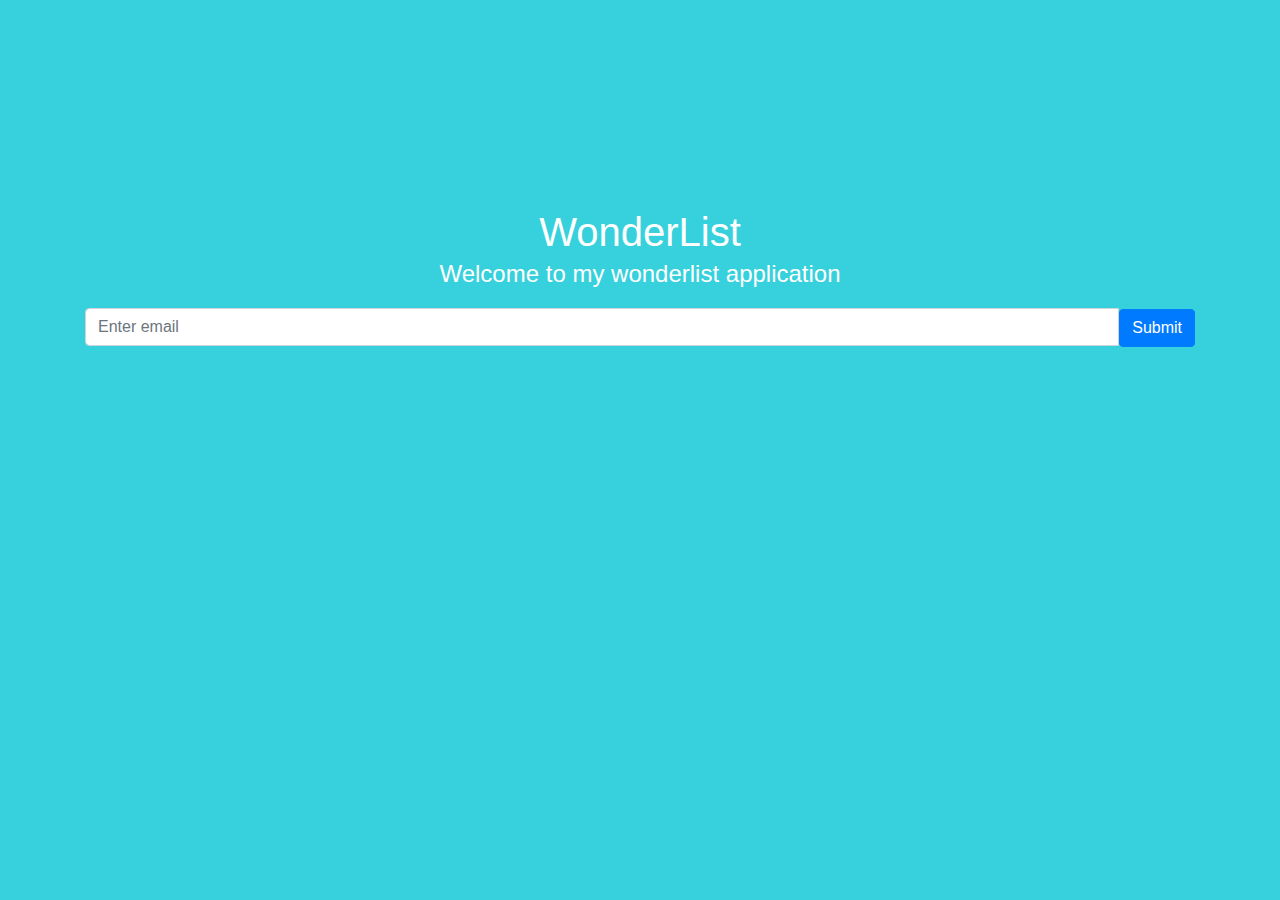
==== index1.html @ 19d0ac36 "attempting lists" ====
<!DOCTYPE html>
<html lang="en">
    <head>
        <meta charset="UTF-8" />
    <meta name="viewport" content="width=device-width, initial-scale=1.0" />
    <meta http-equiv="X-UA-Compatible" content="ie=edge" />
    <title>Wonderlist App</title>
    <link href="https://fonts.googleapis.com/css?family=Open+Sans+Condensed:300&display=swap" rel="stylesheet"/>
    <!-- <link rel="stylesheet" href="https://cdnjs.cloudflare.com/ajax/libs/font-awesome/4.7.0/css/font-awesome.min.css"> -->
    <link rel="stylesheet" href="https://stackpath.bootstrapcdn.com/bootstrap/4.3.1/css/bootstrap.min.css" integrity="sha384-ggOyR0iXCbMQv3Xipma34MD+dH/1fQ784/j6cY/iJTQUOhcWr7x9JvoRxT2MZw1T" crossorigin="anonymous">
    <link rel="stylesheet" href="css/style.css" />
    </head>

    <body>
        <div class="container">
            <h1 class ="text-center display -1">WonderList</h1>
            <p class ="header text-center">Welcome to my wonderlist application</p>
            <div class="row">
                <form class="col -8 mx-auto">
                    <div class ="input-group">
                        <input type="email" class="form-control" id="exampleInputEmail" aria-describedby="emailHelp"
                        placeholder="Enter email"><spam><button type="submit" class="btn btn-primary">Submit</button></spam>
                    </div>
                </form>
            </div>
        </div>
    </body>
</html>
---- css/style.css ----
body{
    background-color:#36D1DC;
    color:white;
    font-size: 1.5rem;
    margin: 0 auto;
}
h1 {
    margin-top: 13rem;
    margin-bottom: 0px;
    
}
.lead {
    font-size: 2rem;
}
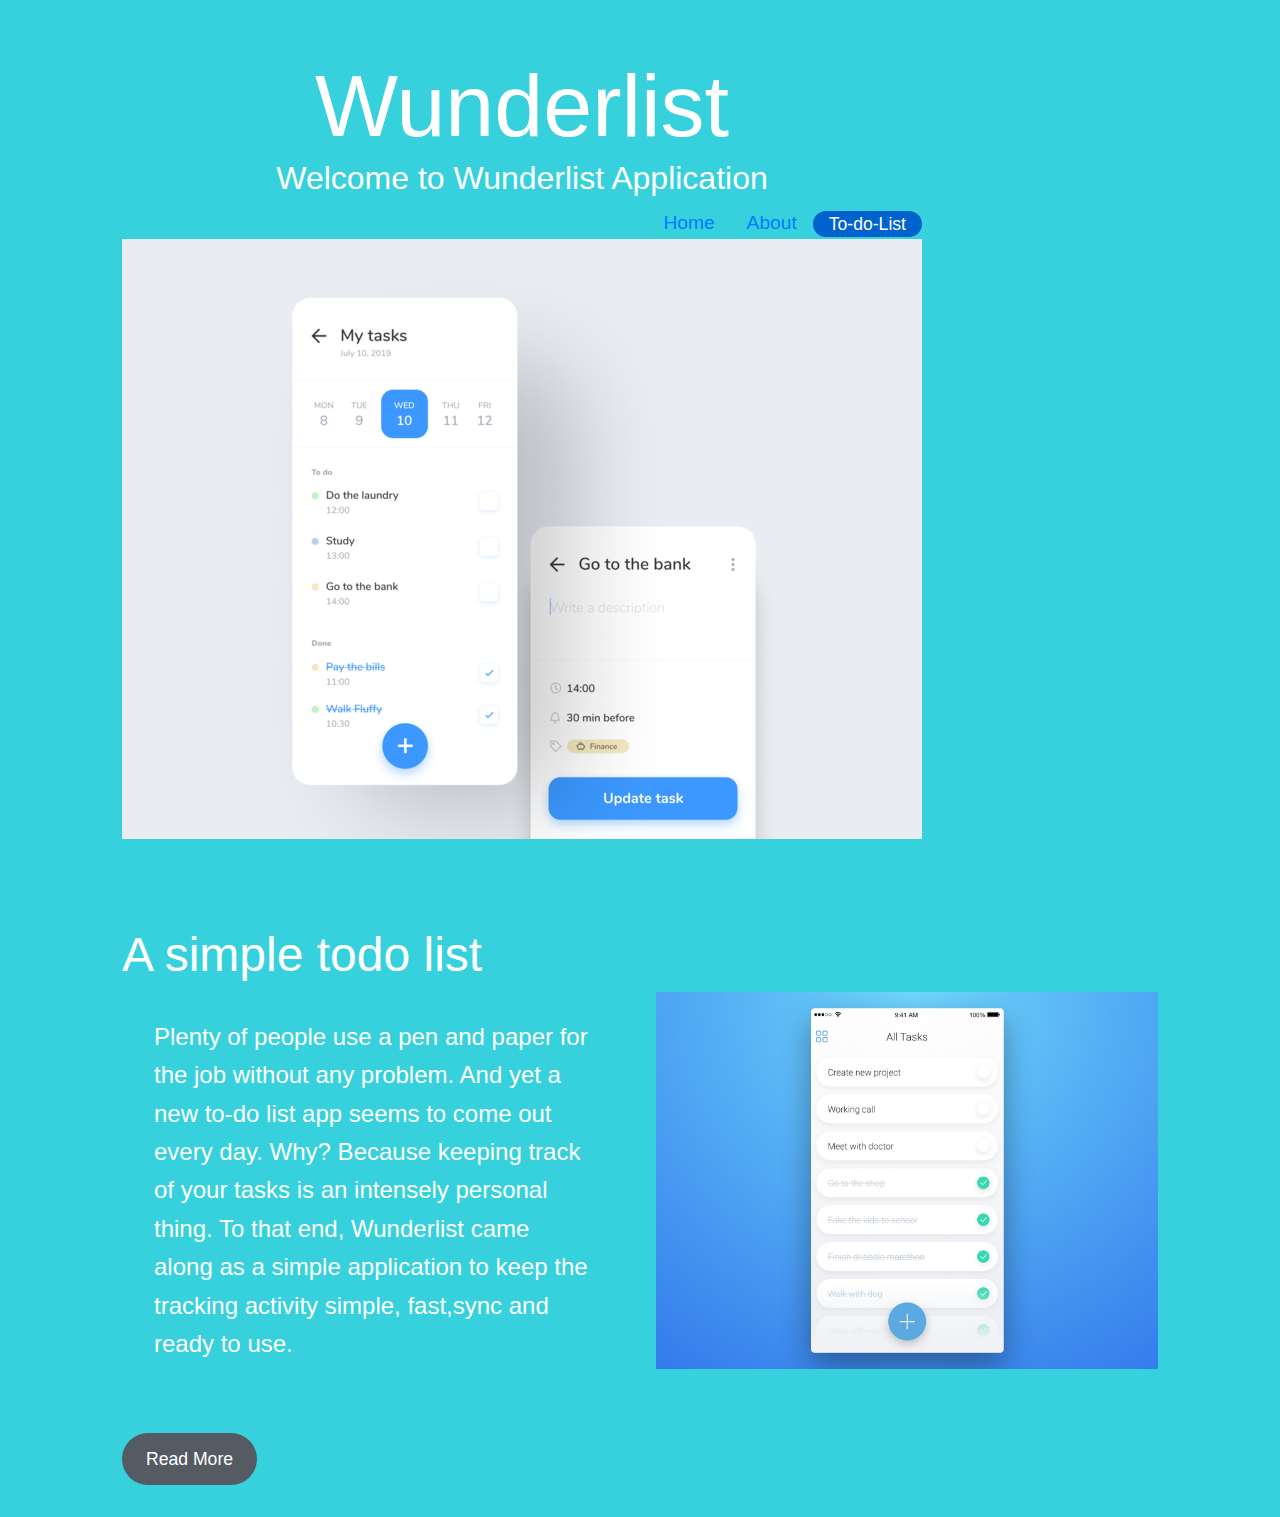
==== commit ad4074b1: "bw project changes" ====
--- a/index1.html
+++ b/index1.html
@@ -6,23 +6,64 @@
     <meta http-equiv="X-UA-Compatible" content="ie=edge" />
     <title>Wonderlist App</title>
     <link href="https://fonts.googleapis.com/css?family=Open+Sans+Condensed:300&display=swap" rel="stylesheet"/>
-    <!-- <link rel="stylesheet" href="https://cdnjs.cloudflare.com/ajax/libs/font-awesome/4.7.0/css/font-awesome.min.css"> -->
+    <link rel="stylesheet" href="https://cdnjs.cloudflare.com/ajax/libs/font-awesome/4.7.0/css/font-awesome.min.css">
     <link rel="stylesheet" href="https://stackpath.bootstrapcdn.com/bootstrap/4.3.1/css/bootstrap.min.css" integrity="sha384-ggOyR0iXCbMQv3Xipma34MD+dH/1fQ784/j6cY/iJTQUOhcWr7x9JvoRxT2MZw1T" crossorigin="anonymous">
     <link rel="stylesheet" href="css/style.css" />
     </head>
 
-    <body>
-        <div class="container">
-            <h1 class ="text-center display -1">WonderList</h1>
-            <p class ="header text-center">Welcome to my wonderlist application</p>
-            <div class="row">
-                <form class="col -8 mx-auto">
-                    <div class ="input-group">
-                        <input type="email" class="form-control" id="exampleInputEmail" aria-describedby="emailHelp"
-                        placeholder="Enter email"><spam><button type="submit" class="btn btn-primary">Submit</button></spam>
-                    </div>
-                </form>
+    <body id="home">
+        <nav class="navbar">
+            <div class="container">
+                <h1 class="text-center display-2">Wunderlist</h1>
+                <h2 class="text-center display-5">Welcome to Wunderlist Application</h2>
+                <ul class="nav">
+                    <li><a href="#home">Home</a></li>
+                    <li><a href="#about">About</a></li>
+                    <li><a href="#" class="btn btn-primary btn-lg active" role="button" aria-pressed="true">To-do-List</a></li>
+                </ul>
+                <img src="design-files/todo list 13.png" alt="">
             </div>
-        </div>
-    </body>
-</html>+        </nav>
+        <section class=" section-a">
+            <div class="container">
+                <div>
+                    <h1>A simple todo list</h1>
+                    <p> Plenty of people use a pen and paper for the job without any problem. 
+                        And yet a new to-do list app seems to come out every day. Why? Because keeping track of your tasks is an intensely personal thing.
+                        To that end, Wunderlist came along as a simple application to keep the tracking activity simple, fast,sync and ready to use.</p>
+                        <a href="#" class="btn btn-secondary btn-lg active" role="button" aria-pressed="true">Read More</a>  
+                </div>
+                <img src="design-files/todo list 8.png" alt="">
+            </div>
+        </section>
+        <section class="section-b">
+            <div class="todo list">      
+            </div>
+        </section>
+        
+       
+        
+
+
+
+
+
+
+
+
+
+
+
+
+
+
+
+
+
+
+
+
+
+
+
+    </body>--- a/css/style.css
+++ b/css/style.css
@@ -1,14 +1,127 @@
-body{
-    background-color:#36D1DC;
-    color:white;
+:root {
+    --primary-color:#36d1dc;
+    --secondary-color:#5b86e5;
+    --overlay-color:rgba(0, 0, 0, 0.7);
+}
+
+* {
+    box-sizing: border-box;
+    margin: 0;
+    padding:0;
+}
+
+body {
+    background-color: #36d1dc;
+    font-family:'Catamaran', sans-serif;
+    line-height: 1.6;
+    color: white;
     font-size: 1.5rem;
-    margin: 0 auto;
+
 }
+
+h1, h2, h3, h4 {
+    line-height: 1.3;
+}
+
 h1 {
-    margin-top: 13rem;
+    margin-top: 3rem;
     margin-bottom: 0px;
+}
+
+a {
+    color:var(#5b86e5);
+    text-decoration: none;
+}
+
+ul {
+    list-style: none;
+}
+
+img {
+    width: 100%;
     
 }
-.lead {
+
+.container {
+    max-width: 1100px;
+    margin: auto;
+    overflow: hidden;
+    padding: 0 2rem;
+}
+
+.navbar {
+    font-size: 1.2rem;
+    padding-top: 0.3rem;
+    padding-bottom: 0.3rem;
+
+}
+
+.navbar .container {
+    display: grid;
+    grid-template-columns: repaet(2, 1fr);
+}
+
+.navbar .text {
     font-size: 2rem;
-}+}
+
+.navbar .nav {
+    justify-self: flex-end;
+    display: flex;
+    align-items: center;
+    justify-content: center;
+}
+
+.navbar .nav a {
+    padding: 0 1rem;
+}
+
+.navbar .nav a:hover {
+color: #333;
+}
+
+.section-a {
+    margin: 2rem 0;
+}
+
+
+.section-a .container{
+    display: grid;
+    grid-template-columns: repeat(2, 1fr);
+    grid-gap: 2rem;
+    align-items: center;
+    justify-content: center;
+    position: relative;
+    
+}
+
+.section-a h1 {
+     font-size: 3rem;
+     color: var(#36d1dc);
+}
+
+.section-a p {
+    margin: 2rem;
+    position: relative;
+    display: flex;
+    margin-bottom: 70px;
+}
+
+.btn {
+    display: inline-block;
+    background: var(#5b86e5);
+    color: #fff;
+    padding: 0.8rem 1.5rem;
+    border: none;
+    cursor: pointer;
+    font-size: 1.1rem;
+    border-radius: 30px;
+}
+
+.btn:hover {
+    background: var(#5b86e5);
+}
+
+
+/* todo list */
+
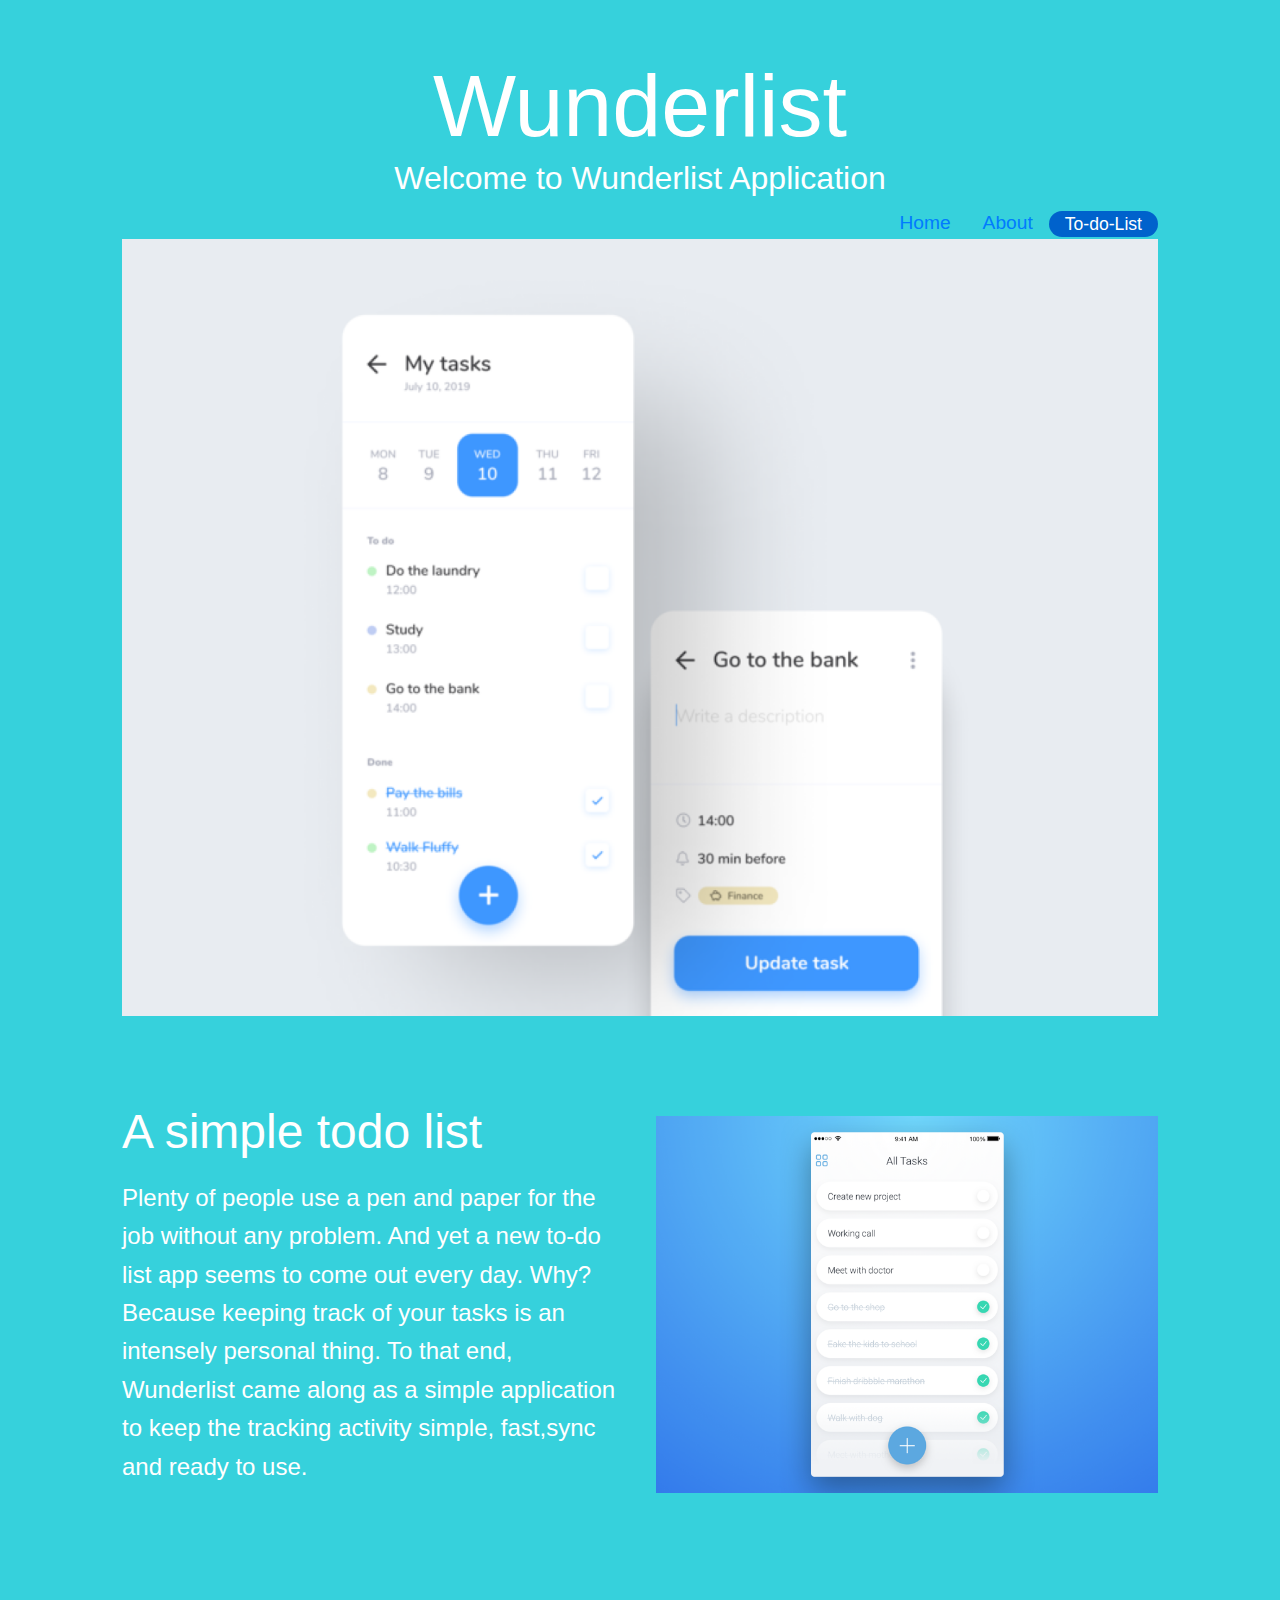
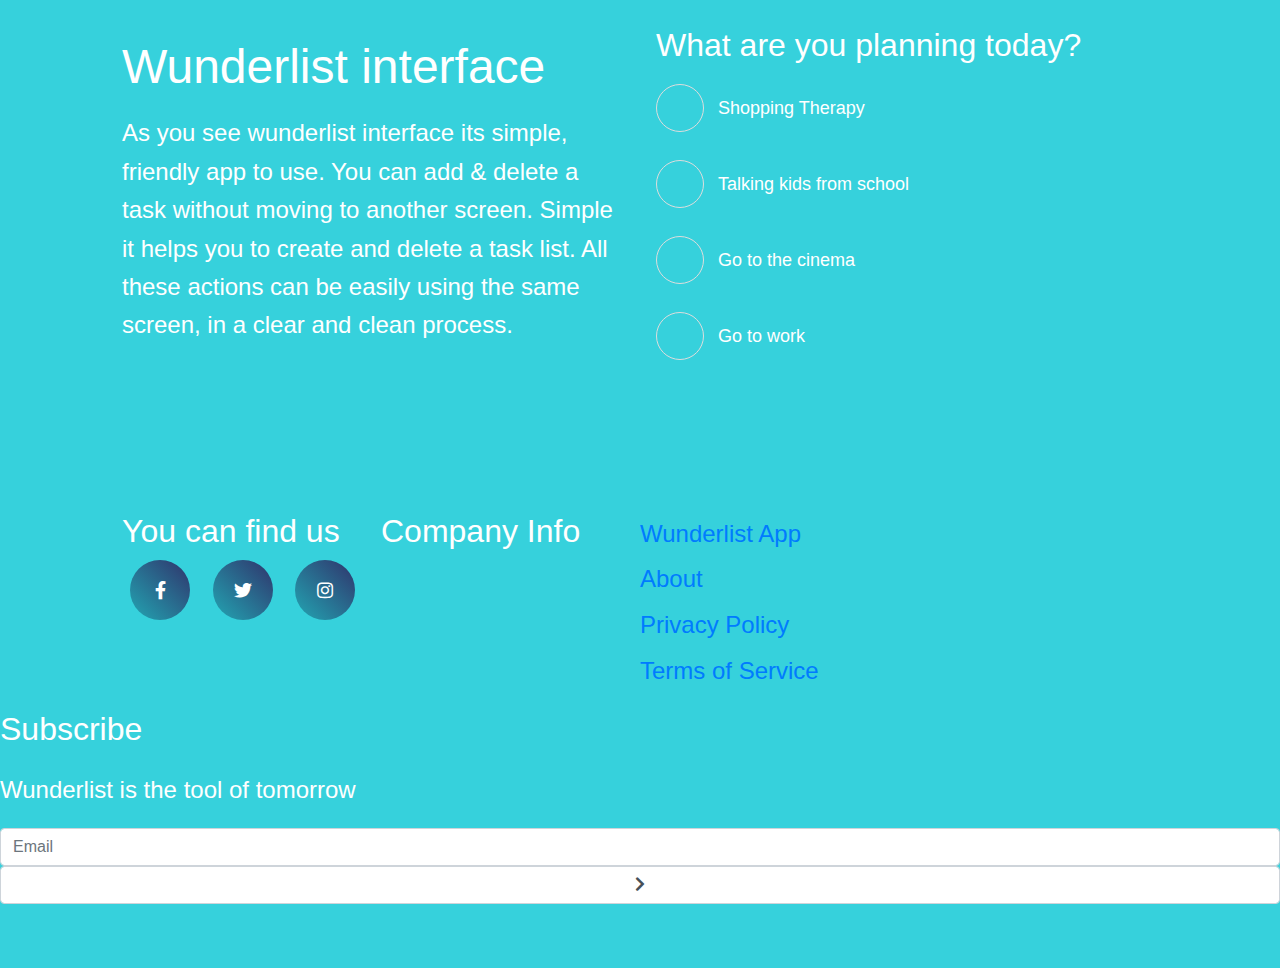
==== commit 98771f00: "project index1 and style almost complete" ====
--- a/index1.html
+++ b/index1.html
@@ -7,6 +7,7 @@
     <title>Wonderlist App</title>
     <link href="https://fonts.googleapis.com/css?family=Open+Sans+Condensed:300&display=swap" rel="stylesheet"/>
     <link rel="stylesheet" href="https://cdnjs.cloudflare.com/ajax/libs/font-awesome/4.7.0/css/font-awesome.min.css">
+    <link rel="stylesheet" href="https://cdnjs.cloudflare.com/ajax/libs/font-awesome/5.11.2/css/all.css">
     <link rel="stylesheet" href="https://stackpath.bootstrapcdn.com/bootstrap/4.3.1/css/bootstrap.min.css" integrity="sha384-ggOyR0iXCbMQv3Xipma34MD+dH/1fQ784/j6cY/iJTQUOhcWr7x9JvoRxT2MZw1T" crossorigin="anonymous">
     <link rel="stylesheet" href="css/style.css" />
     </head>
@@ -31,15 +32,89 @@
                     <p> Plenty of people use a pen and paper for the job without any problem. 
                         And yet a new to-do list app seems to come out every day. Why? Because keeping track of your tasks is an intensely personal thing.
                         To that end, Wunderlist came along as a simple application to keep the tracking activity simple, fast,sync and ready to use.</p>
-                        <a href="#" class="btn btn-secondary btn-lg active" role="button" aria-pressed="true">Read More</a>  
+                        <!-- <a href="#" class="btn btn-secondary btn-lg active" role="button" aria-pressed="true">Read More</a>   -->
                 </div>
                 <img src="design-files/todo list 8.png" alt="">
             </div>
         </section>
         <section class="section-b">
-            <div class="todo list">      
+            <div class="container">   
+              <div class="section-b-inner">
+                  <h1>Wunderlist interface</h1>
+                  <p>As you see wunderlist interface its simple, friendly app to use. You can add & delete a task without moving to another screen.
+                    Simple it helps you to create and delete a task list. All these actions can be easily using the same screen, in a clear and clean process.</p>
+              </div> 
+              <div class="Todo List">
+                <h2>What are you planning today?</h2>
+                <label class="task">
+                <input type="checkbox">
+                <i class="fa fa-check"></i>
+                <span class="text">Shopping Therapy</span>
+                </label>
+            
+                <label class="task">
+                    <input type="checkbox">
+                    <i class="fa fa-check"></i>
+                    <span class="text">Talking kids from school</span>
+                </label>
+            
+                <label class="task">
+                    <input type="checkbox">
+                    <i class="fa fa-check"></i>
+                    <span class="text">Go to the cinema</span>
+                </label>
+            
+                <label class="task">
+                    <input type="checkbox">
+                    <i class="fa fa-check"></i>
+                    <span class="text">Go to work</span>
+                </label>
+            </div>
+            </div>   
             </div>
         </section>
+
+        <footer class="section-footer">
+            <div class="container">
+                <div>
+                    <h2>You can find us</h2>
+                    <div class="social-buttons">
+                        <a href="#"><i class="fab fa-facebook-f"></i></a>
+                        <a href="#"><i class="fab fa-twitter"></i></a>
+                        <a href="#"><i class="fab fa-instagram"></i></a>
+                      </div>
+                </div>
+                <h3>Company Info</h3>
+                <ul>
+                    <li><a href="#">Wunderlist App</a></li>
+                    <li><a href="#">About</a></li>
+                    <li><a href="#">Privacy Policy</a></li>
+                    <li><a href="#">Terms of Service</a></li>
+                </ul>
+            </div>
+            <div>
+                <h3>Subscribe</h3>
+                <p>Wunderlist is the tool of tomorrow</p>
+                <form name"email-form" method+"POST" data-netlify="true">
+                    <div class="email-form">
+                        <span class="form-control-wrap">
+                            <input 
+                            type="email" 
+                            name="email" 
+                            id="email" 
+                            size="40"
+                            class="form-control"
+                            placeholder="Email"
+                            />
+                        </span>
+                        <button type="submit" class="form-control submit">
+                            <i class="fas fa-chevron-right"></i>
+                        </button>
+                    </div>
+                </form>
+            </div>
+        </footer>
+
         
        
         
--- a/css/style.css
+++ b/css/style.css
@@ -91,7 +91,7 @@
     grid-gap: 2rem;
     align-items: center;
     justify-content: center;
-    position: relative;
+    /* position: relative; */
     
 }
 
@@ -101,11 +101,17 @@
 }
 
 .section-a p {
-    margin: 2rem;
-    position: relative;
+    margin: 1rem 0;
+    /* position: relative; */
     display: flex;
     margin-bottom: 70px;
 }
+
+.section-a .container a:first-child {
+    grid-row-start: 1;
+    grid-row-end: 3;
+}
+
 
 .btn {
     display: inline-block;
@@ -122,6 +128,139 @@
     background: var(#5b86e5);
 }
 
-
-/* todo list */
-
+.section-b {
+    margin: 2rem 0;
+}
+
+.section-b .container {
+    display: grid;
+    grid-template-columns: repeat(2, 1fr);
+    grid-gap: 2rem;
+    align-items: center;
+    justify-content: center;
+}
+.section-b h1{
+    font-size: 3rem;
+     color: var(#5b86e5);
+}
+
+.section-b p {
+    margin: 1rem 0;
+    /* position: relative; */
+    display: flex;
+    margin-bottom: 70px;
+}
+
+.middle{
+    position: absolute;
+    top: 50%;
+    left: 50%;
+    transform: translate(-50%,-50%);
+  }
+  
+  .task-list{
+    width: 400px;
+    padding: 40px;
+  }
+  .task-list h2{
+    color: #fff;
+    text-transform: uppercase;
+  }
+  .task{
+    display: flex;
+    padding: 10px 0;
+    align-items: center;
+    cursor: pointer;
+  }
+  
+  .task input{
+    position: absolute;
+    visibility: hidden;
+  }
+  
+  .task i{
+    display: inline-block;
+    width: 48px;
+    height: 48px;
+    border-radius: 50%;
+    border: 1px solid #ddd;
+    text-align: center;
+    line-height: 48px;
+    font-size: 20px;
+    margin-right: 14px;
+    color: transparent;
+  }
+  
+  .text{
+    font-size: 18px;
+    color: #fff;
+  }
+  
+  .task input:checked ~ i{
+    color: rgba(0, 0, 0, 0.7);
+  }
+  
+  .task input:checked ~ .text{
+    text-decoration: line-through;
+    color: rgba(0, 0, 0, 0.7);
+  }
+ 
+  .social-buttons a{
+    display: inline-flex;
+    text-decoration: none;
+    font-size: 18px;
+    width: 60px;
+    height: 60px;
+    color: #fff;
+    justify-content: center;
+    align-items: center;
+    position: relative;
+    margin: 0 8px;
+  }
+  
+  .social-buttons a::before{
+    content: "";
+    position: absolute;
+    width: 60px;
+    height: 60px;
+    background: linear-gradient(45deg,#22a6b3,#30336b);
+    border-radius: 50%;
+    z-index: -1;
+    transition: 0.3s ease-in;
+  }
+  
+  .social-buttons a:hover::before{
+    transform: scale(0);
+  }
+  
+  .social-buttons a i{
+    transition: 0.3s ease-in;
+  }
+  
+  .social-buttons a:hover i{
+    background: linear-gradient(45deg,#22a6b3,#30336b);
+    -webkit-background-clip: text;
+    -webkit-text-fill-color: transparent;
+    transform: scale(2.2);
+  }
+  
+  .section-footer{
+      background:var(#36d1dc);
+      color: #fff;
+      padding: 4rem 0;
+  }
+
+  .section-footer .container {
+      display: grid;
+      grid-template-columns: repeat(4, 1fr);
+  }
+
+  .section-footer h3{
+      font-size: 2rem;
+      margin-bottom: 1rem;
+  }
+
+  .section-footer{
+      line-height: 1.9;
+      
+  }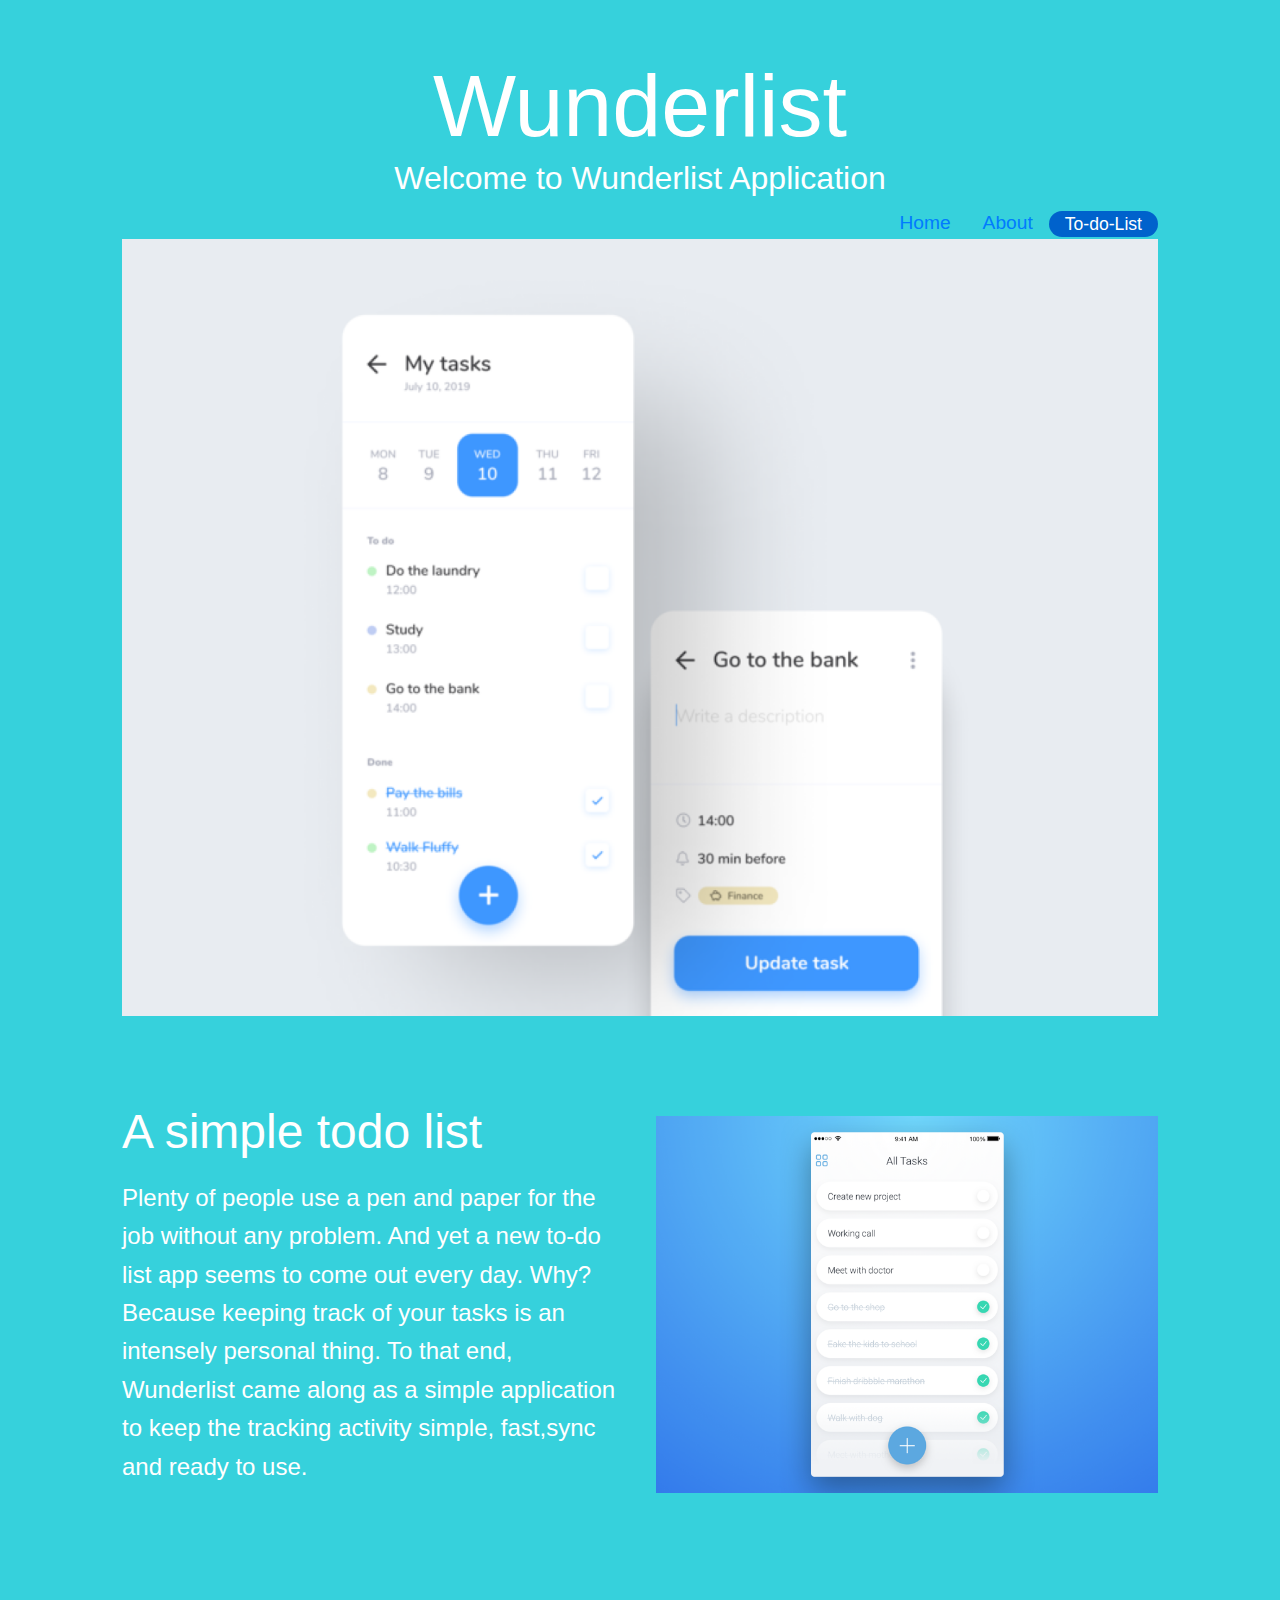
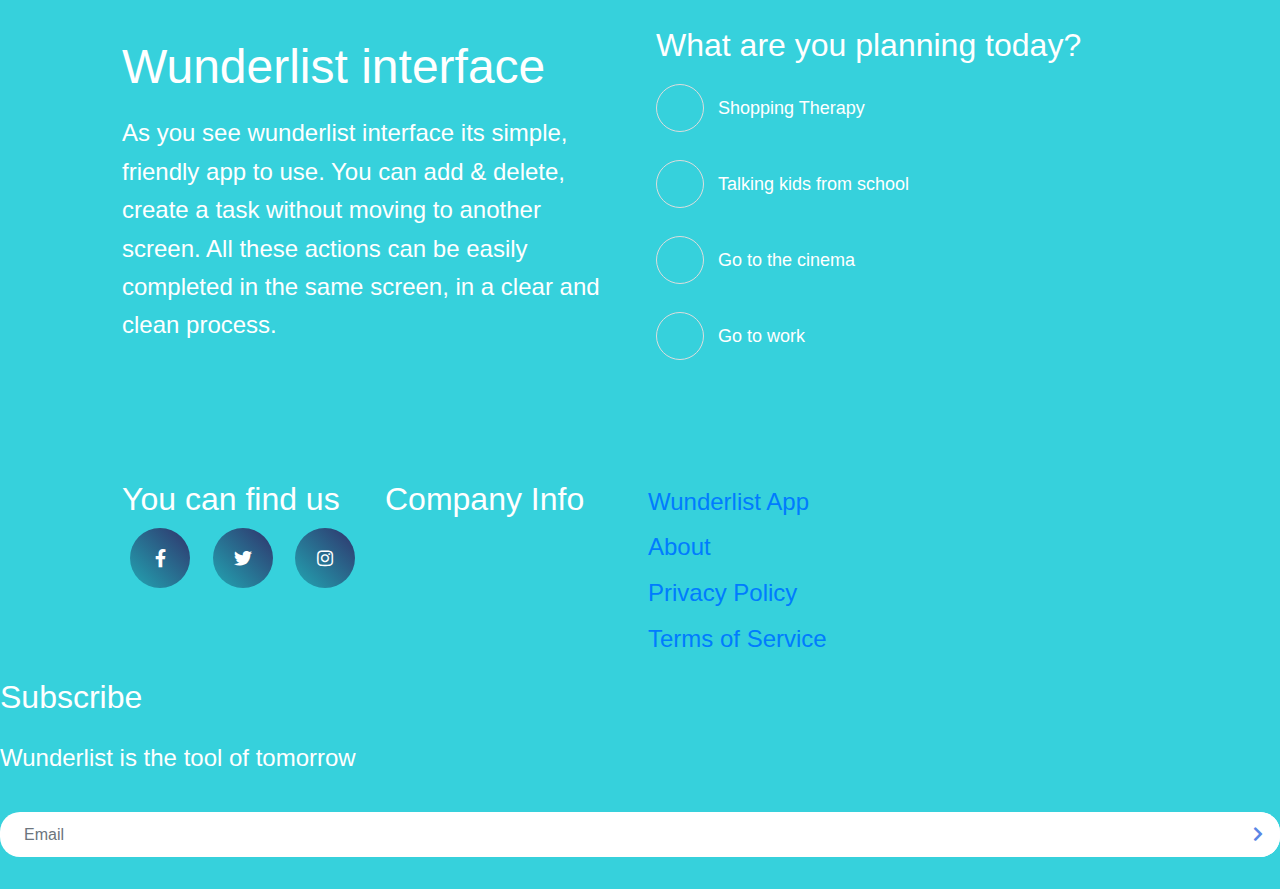
==== commit dbe96216: "project changes" ====
--- a/index1.html
+++ b/index1.html
@@ -41,8 +41,8 @@
             <div class="container">   
               <div class="section-b-inner">
                   <h1>Wunderlist interface</h1>
-                  <p>As you see wunderlist interface its simple, friendly app to use. You can add & delete a task without moving to another screen.
-                    Simple it helps you to create and delete a task list. All these actions can be easily using the same screen, in a clear and clean process.</p>
+                  <p>As you see wunderlist interface its simple, friendly app to use. You can add & delete, create a task without moving to another screen.
+                     All these actions can be easily completed in the same screen, in a clear and clean process.</p>
               </div> 
               <div class="Todo List">
                 <h2>What are you planning today?</h2>
--- a/css/style.css
+++ b/css/style.css
@@ -239,7 +239,7 @@
   
   .social-buttons a:hover i{
     background: linear-gradient(45deg,#22a6b3,#30336b);
-    -webkit-background-clip: text;
+    /* -webkit-background-clip: text; */
     -webkit-text-fill-color: transparent;
     transform: scale(2.2);
   }
@@ -247,12 +247,13 @@
   .section-footer{
       background:var(#36d1dc);
       color: #fff;
-      padding: 4rem 0;
+      padding: 2rem 0;
   }
 
   .section-footer .container {
       display: grid;
       grid-template-columns: repeat(4, 1fr);
+      grid-gap:1rem;
   }
 
   .section-footer h3{
@@ -263,4 +264,73 @@
   .section-footer{
       line-height: 1.9;
       
+  }
+
+
+  .email-form {
+      width: 100%;
+      display:inline-block;
+      background-color:#36d1dc;
+      position:relative;
+      border-radius: 20px;
+      line-height: 0;
+      margin-top: 1rem;
+  }
+  .email-form .form-control{
+      display: inline-block;
+      border: 0;
+      outline: 0;
+      font-size: 1rem;
+      color: #ddd;
+      /* background-color: transparent; */
+      font-family:inherit;
+      margin: 0;
+      padding: 0 3rem 0 1.5rem;
+      width: 100%;
+      height: 45px;
+      border-radius: 20px;
+  }
+
+  .email-form .submit {
+      display: inline-block;
+      position: absolute;
+      top: 0;
+      right: 0;
+      width: 45px;
+      height: 45px;
+      background-color: #fff;
+      font-size: 1 rem;
+      text-align: center;
+      margin: 0;
+      padding: 0;
+      outline: 0;
+      border:0;
+      color:#5b86e5;
+      cursor: pointer;
+      border-radius: 0 20px 20px 0;
+  }
+
+  @media(max-width:700px){
+      .section-a .container{
+          grid-template-columns: 1 fr;
+          text-align: center;
+      }
+
+      .section-a .container div:first-child {
+          order: 2;
+      }
+
+      .section-a .container div:last-child {
+          order: -1;
+      }
+
+      .section-a img {
+         width: 80%;
+         margin : auto; 
+      }
+
+      .section-footer .container {
+          grid-template-columns: 1fr;
+          text-align: center;
+      }
   }